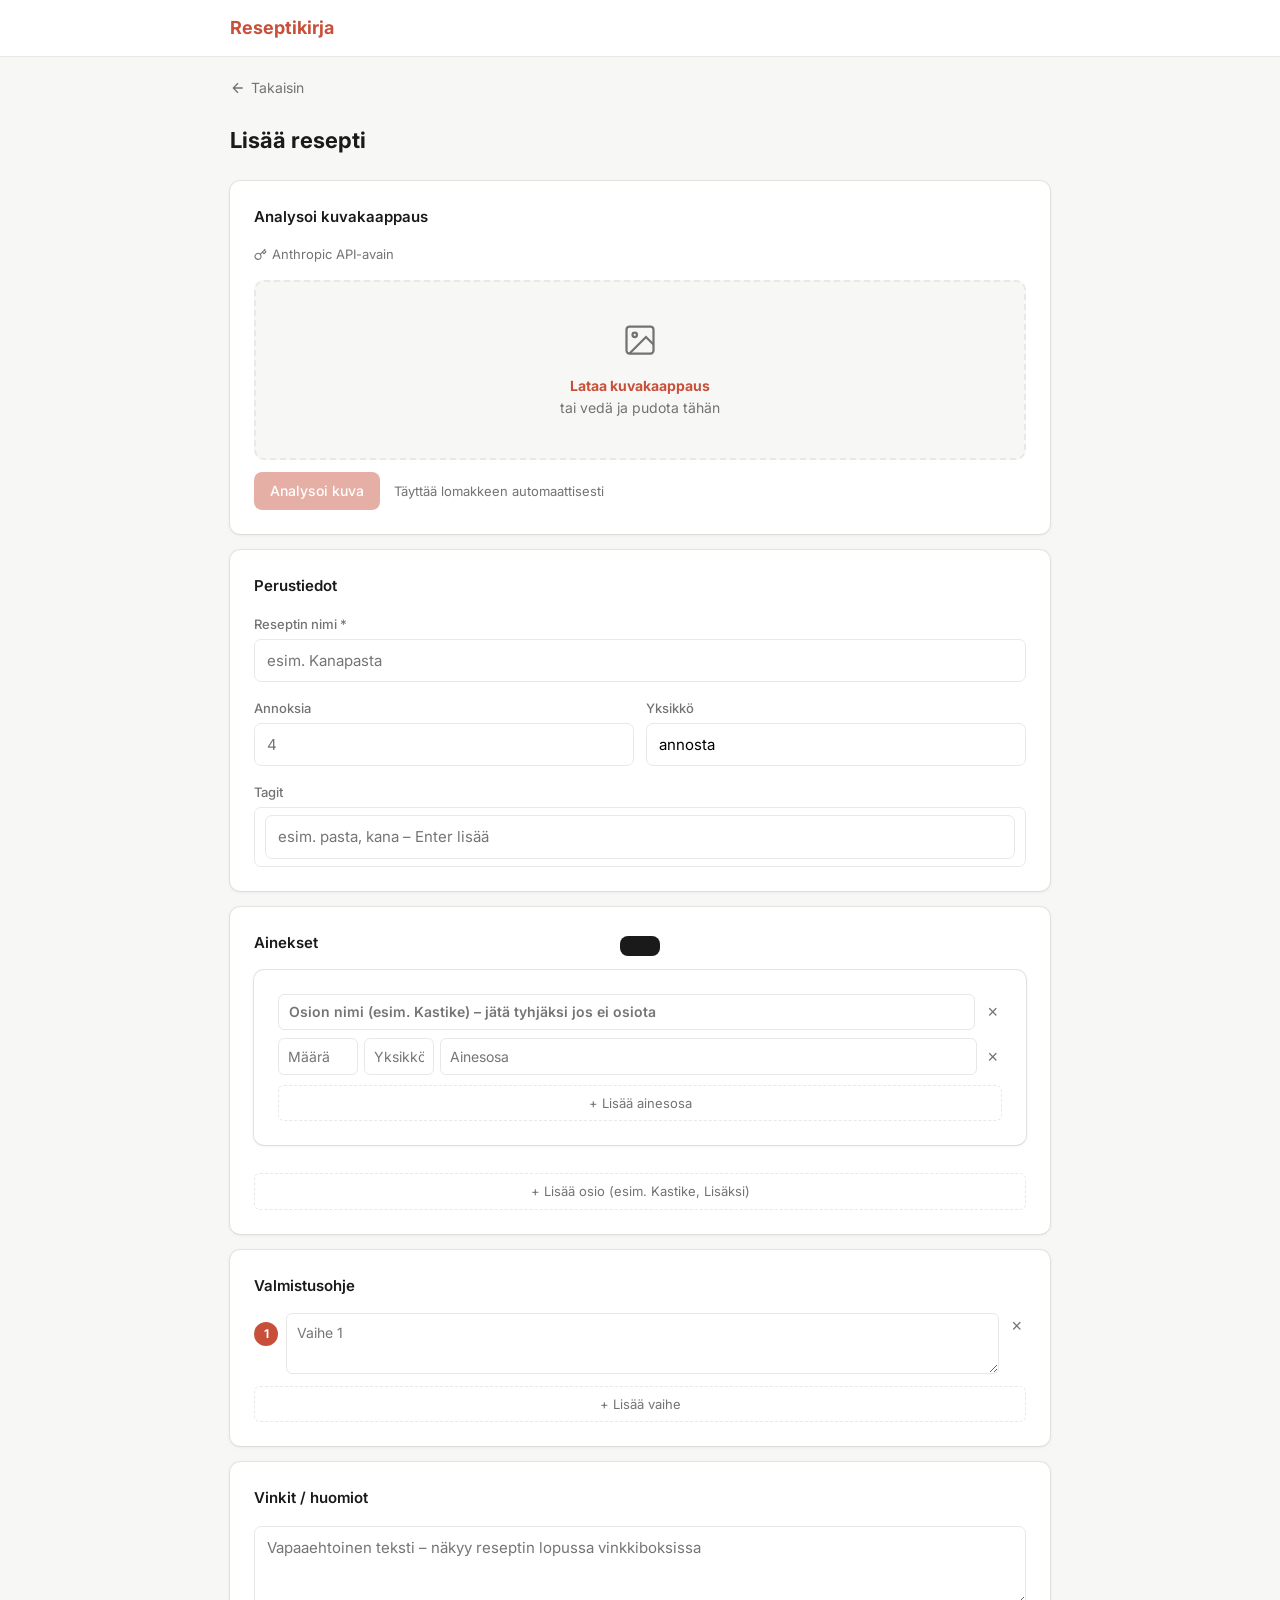
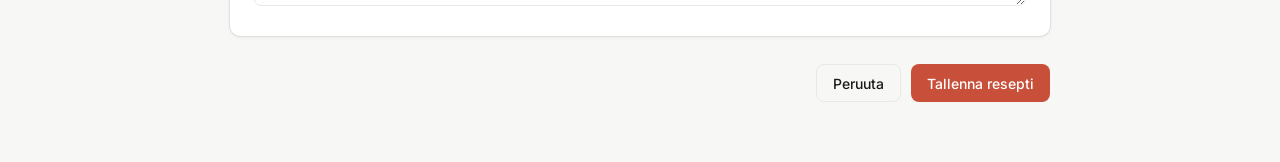
==== lisaa.html @ 5a84fb11 "Rakenna reseptikirja-sovellus (HTML/CSS/JS) Ominaisuudet: - Reseptiluettelo hakutoiminnolla (otsikko" ====
<!DOCTYPE html>
<html lang="fi">
<head>
  <meta charset="UTF-8">
  <meta name="viewport" content="width=device-width, initial-scale=1">
  <title>Lisää resepti – Reseptikirja</title>
  <link rel="stylesheet" href="css/style.css">
</head>
<body>

<header class="topbar">
  <div class="container topbar-inner">
    <span class="logo">Reseptikirja</span>
  </div>
</header>

<main class="container">
  <a href="index.html" class="back-link">
    <svg width="16" height="16" viewBox="0 0 24 24" fill="none" stroke="currentColor" stroke-width="2"><path d="M19 12H5M12 19l-7-7 7-7"/></svg>
    Takaisin
  </a>

  <h1 id="page-title" class="page-title">Lisää resepti</h1>

  <!-- ── Kuvakaappaus ── -->
  <div class="form-card">
    <h3>Analysoi kuvakaappaus</h3>

    <div class="api-key-section">
      <button class="api-key-toggle" id="api-key-toggle">
        <svg width="13" height="13" viewBox="0 0 24 24" fill="none" stroke="currentColor" stroke-width="2"><path d="M21 2l-2 2m-7.61 7.61a5.5 5.5 0 1 1-7.778 7.778 5.5 5.5 0 0 1 7.777-7.777zm0 0L15.5 7.5m0 0l3 3L22 7l-3-3m-3.5 3.5L19 4"/></svg>
        Anthropic API-avain
      </button>
      <div class="api-key-form" id="api-key-form">
        <div class="field" style="margin-top:8px">
          <input type="password" id="api-key-input" placeholder="sk-ant-…" autocomplete="off">
        </div>
        <p style="font-size:12px;color:var(--muted);margin-top:4px">Avain tallennetaan selaimen paikalliseen tallennustilaan.</p>
      </div>
    </div>

    <div class="upload-area" id="upload-area">
      <input type="file" id="file-input" accept="image/*">
      <div id="upload-hint">
        <svg width="36" height="36" viewBox="0 0 24 24" fill="none" stroke="currentColor" stroke-width="1.5">
          <rect x="3" y="3" width="18" height="18" rx="2"/><circle cx="8.5" cy="8.5" r="1.5"/><polyline points="21 15 16 10 5 21"/>
        </svg>
        <p><strong>Lataa kuvakaappaus</strong><br>tai vedä ja pudota tähän</p>
      </div>
      <img id="upload-preview" class="upload-preview" alt="Esikatselu">
    </div>

    <div style="margin-top:12px">
      <button id="btn-analyze" class="btn btn-primary" disabled>Analysoi kuva</button>
      <span style="font-size:13px;color:var(--muted);margin-left:10px">Täyttää lomakkeen automaattisesti</span>
    </div>
  </div>

  <!-- ── Perustiedot ── -->
  <div class="form-card">
    <h3>Perustiedot</h3>
    <div class="field">
      <label for="title">Reseptin nimi *</label>
      <input type="text" id="title" placeholder="esim. Kanapasta">
    </div>
    <div class="row">
      <div class="field">
        <label for="servings">Annoksia</label>
        <input type="number" id="servings" min="1" placeholder="4">
      </div>
      <div class="field">
        <label for="servings-unit">Yksikkö</label>
        <input type="text" id="servings-unit" placeholder="annosta" value="annosta">
      </div>
    </div>
    <div class="field">
      <label>Tagit</label>
      <div class="tags-input-wrap" id="tags-wrap">
        <input type="text" id="tags-input" placeholder="esim. pasta, kana – Enter lisää">
      </div>
    </div>
  </div>

  <!-- ── Ainekset ── -->
  <div class="form-card">
    <h3>Ainekset</h3>
    <div id="ing-sections"></div>
    <button id="add-section-btn" class="add-btn" style="margin-top:8px">+ Lisää osio (esim. Kastike, Lisäksi)</button>
  </div>

  <!-- ── Ohje ── -->
  <div class="form-card">
    <h3>Valmistusohje</h3>
    <div id="steps"></div>
    <button id="add-step-btn" class="add-btn" style="margin-top:4px">+ Lisää vaihe</button>
  </div>

  <!-- ── Vinkit ── -->
  <div class="form-card">
    <h3>Vinkit / huomiot</h3>
    <div class="field">
      <textarea id="notes" placeholder="Vapaaehtoinen teksti – näkyy reseptin lopussa vinkkiboksissa"></textarea>
    </div>
  </div>

  <div class="form-footer">
    <button id="btn-cancel" class="btn btn-ghost">Peruuta</button>
    <button id="btn-save" class="btn btn-primary">Tallenna resepti</button>
  </div>
</main>

<div id="toast" class="toast"></div>

<script src="js/db.js"></script>
<script src="js/lisaa.js"></script>
</body>
</html>
---- css/style.css ----
@import url('https://fonts.googleapis.com/css2?family=Inter:wght@400;500;600;700&display=swap');

*, *::before, *::after { box-sizing: border-box; margin: 0; padding: 0; }

:root {
  --accent: #c8503a;
  --accent-light: #fdf1ee;
  --text: #1a1a1a;
  --muted: #737373;
  --border: #e8e8e6;
  --surface: #ffffff;
  --bg: #f7f7f5;
  --radius: 10px;
  --shadow: 0 1px 4px rgba(0,0,0,.07), 0 0 0 1px var(--border);
}

body {
  font-family: 'Inter', sans-serif;
  background: var(--bg);
  color: var(--text);
  line-height: 1.55;
  min-height: 100vh;
}

a { color: inherit; text-decoration: none; }

/* ── Layout ── */
.container {
  max-width: 860px;
  margin: 0 auto;
  padding: 0 20px;
}

/* ── Top bar ── */
.topbar {
  background: var(--surface);
  border-bottom: 1px solid var(--border);
  position: sticky;
  top: 0;
  z-index: 10;
}
.topbar-inner {
  display: flex;
  align-items: center;
  gap: 16px;
  height: 56px;
}
.logo {
  font-size: 18px;
  font-weight: 700;
  color: var(--accent);
  white-space: nowrap;
}
.search-wrap {
  flex: 1;
  position: relative;
}
.search-wrap svg {
  position: absolute;
  left: 11px;
  top: 50%;
  transform: translateY(-50%);
  color: var(--muted);
  pointer-events: none;
}
#search {
  width: 100%;
  height: 38px;
  border: 1px solid var(--border);
  border-radius: 8px;
  padding: 0 12px 0 36px;
  font: inherit;
  font-size: 14px;
  background: var(--bg);
  outline: none;
  transition: border-color .15s;
}
#search:focus { border-color: var(--accent); background: var(--surface); }

/* ── Buttons ── */
.btn {
  display: inline-flex;
  align-items: center;
  gap: 6px;
  height: 38px;
  padding: 0 16px;
  border-radius: 8px;
  border: none;
  font: inherit;
  font-size: 14px;
  font-weight: 500;
  cursor: pointer;
  transition: opacity .15s, background .15s;
  white-space: nowrap;
}
.btn-primary { background: var(--accent); color: #fff; }
.btn-primary:hover { opacity: .88; }
.btn-ghost { background: transparent; color: var(--text); border: 1px solid var(--border); }
.btn-ghost:hover { background: var(--bg); }
.btn-danger { background: transparent; color: #c0392b; border: 1px solid #e8c5c2; }
.btn-danger:hover { background: #fdf1ee; }
.btn-sm { height: 30px; padding: 0 10px; font-size: 13px; }
.btn:disabled { opacity: .45; cursor: not-allowed; }

/* ── Recipe grid ── */
.section-header {
  display: flex;
  align-items: center;
  justify-content: space-between;
  padding: 24px 0 16px;
}
.section-header h1 { font-size: 20px; font-weight: 600; }
.count { font-size: 13px; color: var(--muted); }

.grid {
  display: grid;
  grid-template-columns: repeat(auto-fill, minmax(220px, 1fr));
  gap: 14px;
  padding-bottom: 80px;
}

.card {
  display: block;
  background: var(--surface);
  border-radius: var(--radius);
  box-shadow: var(--shadow);
  padding: 18px;
  transition: box-shadow .15s, transform .15s;
  cursor: pointer;
}
.card:hover {
  box-shadow: 0 4px 16px rgba(0,0,0,.1), 0 0 0 1px var(--border);
  transform: translateY(-1px);
}
.card-title {
  font-size: 16px;
  font-weight: 600;
  margin-bottom: 4px;
  line-height: 1.3;
}
.card-meta {
  font-size: 13px;
  color: var(--muted);
  margin-bottom: 10px;
}

/* ── Tags ── */
.tags { display: flex; flex-wrap: wrap; gap: 5px; }
.tag {
  font-size: 12px;
  font-weight: 500;
  padding: 2px 8px;
  border-radius: 20px;
  background: var(--accent-light);
  color: var(--accent);
}

/* ── Empty state ── */
.empty {
  text-align: center;
  padding: 80px 20px;
  color: var(--muted);
}
.empty svg { margin-bottom: 16px; opacity: .35; }
.empty h2 { font-size: 18px; font-weight: 600; color: var(--text); margin-bottom: 6px; }
.empty p { font-size: 14px; margin-bottom: 20px; }

/* ── Back link ── */
.back-link {
  display: inline-flex;
  align-items: center;
  gap: 5px;
  font-size: 14px;
  color: var(--muted);
  padding: 20px 0 0;
  transition: color .15s;
}
.back-link:hover { color: var(--text); }

/* ── Recipe view ── */
.recipe-header { padding: 20px 0 24px; border-bottom: 1px solid var(--border); margin-bottom: 28px; }
.recipe-title { font-size: 28px; font-weight: 700; line-height: 1.25; margin-bottom: 8px; }
.recipe-meta { display: flex; align-items: center; gap: 12px; flex-wrap: wrap; }
.servings-control {
  display: flex;
  align-items: center;
  gap: 8px;
  background: var(--bg);
  border: 1px solid var(--border);
  border-radius: 8px;
  padding: 5px 12px;
  font-size: 14px;
  font-weight: 500;
}
.servings-btn {
  width: 22px; height: 22px;
  border-radius: 50%;
  border: 1px solid var(--border);
  background: var(--surface);
  cursor: pointer;
  font-size: 16px;
  line-height: 1;
  display: flex; align-items: center; justify-content: center;
  color: var(--accent);
  transition: background .15s;
}
.servings-btn:hover { background: var(--accent-light); }
#servings-value { min-width: 20px; text-align: center; }

.recipe-actions { display: flex; gap: 8px; }

.recipe-body { display: grid; grid-template-columns: 300px 1fr; gap: 40px; padding-bottom: 60px; }
@media (max-width: 640px) { .recipe-body { grid-template-columns: 1fr; } }

.ingredients-col h2, .instructions-col h2 {
  font-size: 15px;
  font-weight: 600;
  text-transform: uppercase;
  letter-spacing: .04em;
  color: var(--muted);
  margin-bottom: 14px;
}
.section-name {
  font-size: 14px;
  font-weight: 600;
  margin: 16px 0 8px;
  color: var(--text);
}
.section-name:first-child { margin-top: 0; }

.ingredients-table { width: 100%; border-collapse: collapse; }
.ingredients-table td { padding: 5px 0; vertical-align: top; font-size: 15px; }
.ingredients-table td.amt { color: var(--muted); padding-right: 14px; white-space: nowrap; text-align: right; font-variant-numeric: tabular-nums; }

.instructions-list { padding-left: 0; list-style: none; counter-reset: step; }
.instructions-list li {
  counter-increment: step;
  display: flex;
  gap: 14px;
  padding: 10px 0;
  border-bottom: 1px solid var(--border);
  font-size: 15px;
  line-height: 1.6;
}
.instructions-list li:last-child { border-bottom: none; }
.instructions-list li::before {
  content: counter(step);
  min-width: 24px;
  height: 24px;
  border-radius: 50%;
  background: var(--accent);
  color: #fff;
  font-size: 12px;
  font-weight: 700;
  display: flex;
  align-items: center;
  justify-content: center;
  flex-shrink: 0;
  margin-top: 2px;
}

.notes-box {
  background: var(--accent-light);
  border-left: 3px solid var(--accent);
  border-radius: 0 var(--radius) var(--radius) 0;
  padding: 14px 16px;
  margin-top: 20px;
  font-size: 14px;
  line-height: 1.6;
}
.notes-box strong { display: block; margin-bottom: 4px; font-size: 13px; color: var(--accent); }

/* ── Add/Edit form ── */
.page-title { font-size: 22px; font-weight: 700; padding: 20px 0 24px; }

.form-card {
  background: var(--surface);
  border-radius: var(--radius);
  box-shadow: var(--shadow);
  padding: 24px;
  margin-bottom: 16px;
}
.form-card h3 { font-size: 15px; font-weight: 600; margin-bottom: 16px; }

.field { margin-bottom: 16px; }
.field:last-child { margin-bottom: 0; }
.field label {
  display: block;
  font-size: 13px;
  font-weight: 500;
  margin-bottom: 5px;
  color: var(--muted);
}
.field input[type=text],
.field input[type=number],
.field textarea,
.field select {
  width: 100%;
  border: 1px solid var(--border);
  border-radius: 7px;
  padding: 9px 12px;
  font: inherit;
  font-size: 15px;
  outline: none;
  transition: border-color .15s;
  background: var(--surface);
}
.field input:focus,
.field textarea:focus { border-color: var(--accent); }
.field textarea { resize: vertical; min-height: 80px; }

.row { display: flex; gap: 12px; }
.row .field { flex: 1; }

/* ── Upload area ── */
.upload-area {
  border: 2px dashed var(--border);
  border-radius: var(--radius);
  padding: 40px 20px;
  text-align: center;
  cursor: pointer;
  transition: border-color .15s, background .15s;
  background: var(--bg);
  position: relative;
}
.upload-area:hover, .upload-area.drag-over {
  border-color: var(--accent);
  background: var(--accent-light);
}
.upload-area input[type=file] {
  position: absolute; inset: 0; opacity: 0; cursor: pointer; width: 100%; height: 100%;
}
.upload-area svg { color: var(--muted); margin-bottom: 10px; }
.upload-area p { font-size: 14px; color: var(--muted); }
.upload-area strong { color: var(--accent); }
.upload-preview {
  max-width: 100%; max-height: 300px; border-radius: 8px; margin-top: 14px;
  display: none;
}

.api-key-section { margin-bottom: 16px; }
.api-key-toggle {
  background: none; border: none; cursor: pointer;
  font: inherit; font-size: 13px; color: var(--muted);
  display: flex; align-items: center; gap: 5px;
  padding: 0;
}
.api-key-toggle:hover { color: var(--text); }
.api-key-form { margin-top: 8px; display: none; }
.api-key-form.open { display: block; }

/* ── Ingredient section editor ── */
.ing-section { margin-bottom: 20px; }
.ing-section-header {
  display: flex;
  align-items: center;
  gap: 8px;
  margin-bottom: 8px;
}
.ing-section-header input {
  flex: 1;
  border: 1px solid var(--border);
  border-radius: 6px;
  padding: 6px 10px;
  font: inherit;
  font-size: 14px;
  font-weight: 600;
  outline: none;
}
.ing-section-header input:focus { border-color: var(--accent); }

.ing-row {
  display: grid;
  grid-template-columns: 80px 70px 1fr auto;
  gap: 6px;
  align-items: center;
  margin-bottom: 6px;
}
.ing-row input {
  border: 1px solid var(--border);
  border-radius: 6px;
  padding: 7px 9px;
  font: inherit;
  font-size: 14px;
  outline: none;
}
.ing-row input:focus { border-color: var(--accent); }

.remove-btn {
  background: none; border: none; cursor: pointer;
  color: var(--muted); font-size: 18px; line-height: 1;
  padding: 4px;
  border-radius: 4px;
  transition: color .15s, background .15s;
}
.remove-btn:hover { color: #c0392b; background: #fdf1ee; }

.add-btn {
  background: none; border: 1px dashed var(--border);
  border-radius: 6px;
  padding: 7px 12px;
  font: inherit;
  font-size: 13px;
  color: var(--muted);
  cursor: pointer;
  width: 100%;
  transition: border-color .15s, color .15s;
  margin-top: 4px;
}
.add-btn:hover { border-color: var(--accent); color: var(--accent); }

/* ── Instructions editor ── */
.step-row {
  display: flex;
  gap: 8px;
  align-items: flex-start;
  margin-bottom: 8px;
}
.step-num {
  min-width: 24px; height: 24px;
  background: var(--accent);
  color: #fff;
  border-radius: 50%;
  font-size: 12px;
  font-weight: 700;
  display: flex; align-items: center; justify-content: center;
  flex-shrink: 0;
  margin-top: 9px;
}
.step-row textarea {
  flex: 1;
  border: 1px solid var(--border);
  border-radius: 6px;
  padding: 8px 10px;
  font: inherit;
  font-size: 14px;
  resize: vertical;
  min-height: 60px;
  outline: none;
}
.step-row textarea:focus { border-color: var(--accent); }

/* ── Form footer ── */
.form-footer {
  display: flex;
  gap: 10px;
  justify-content: flex-end;
  padding: 12px 0 60px;
}

/* ── Toast ── */
.toast {
  position: fixed;
  bottom: 24px;
  left: 50%;
  transform: translateX(-50%) translateY(80px);
  background: #1a1a1a;
  color: #fff;
  padding: 10px 20px;
  border-radius: 8px;
  font-size: 14px;
  font-weight: 500;
  transition: transform .25s ease;
  z-index: 100;
  pointer-events: none;
}
.toast.show { transform: translateX(-50%) translateY(0); }

/* ── Spinner ── */
.spinner {
  width: 16px; height: 16px;
  border: 2px solid rgba(255,255,255,.4);
  border-top-color: #fff;
  border-radius: 50%;
  animation: spin .6s linear infinite;
  display: inline-block;
}
@keyframes spin { to { transform: rotate(360deg); } }

/* ── Tags input ── */
.tags-input-wrap {
  display: flex;
  flex-wrap: wrap;
  gap: 6px;
  border: 1px solid var(--border);
  border-radius: 7px;
  padding: 7px 10px;
  cursor: text;
  transition: border-color .15s;
  min-height: 42px;
  align-items: center;
}
.tags-input-wrap:focus-within { border-color: var(--accent); }
.tags-input-wrap .tag { cursor: default; }
.tags-input-wrap .tag button {
  background: none; border: none; cursor: pointer;
  color: var(--accent); margin-left: 3px; padding: 0; font-size: 12px;
}
.tags-input-wrap input {
  border: none; outline: none; font: inherit; font-size: 14px;
  background: transparent; min-width: 80px; flex: 1;
}
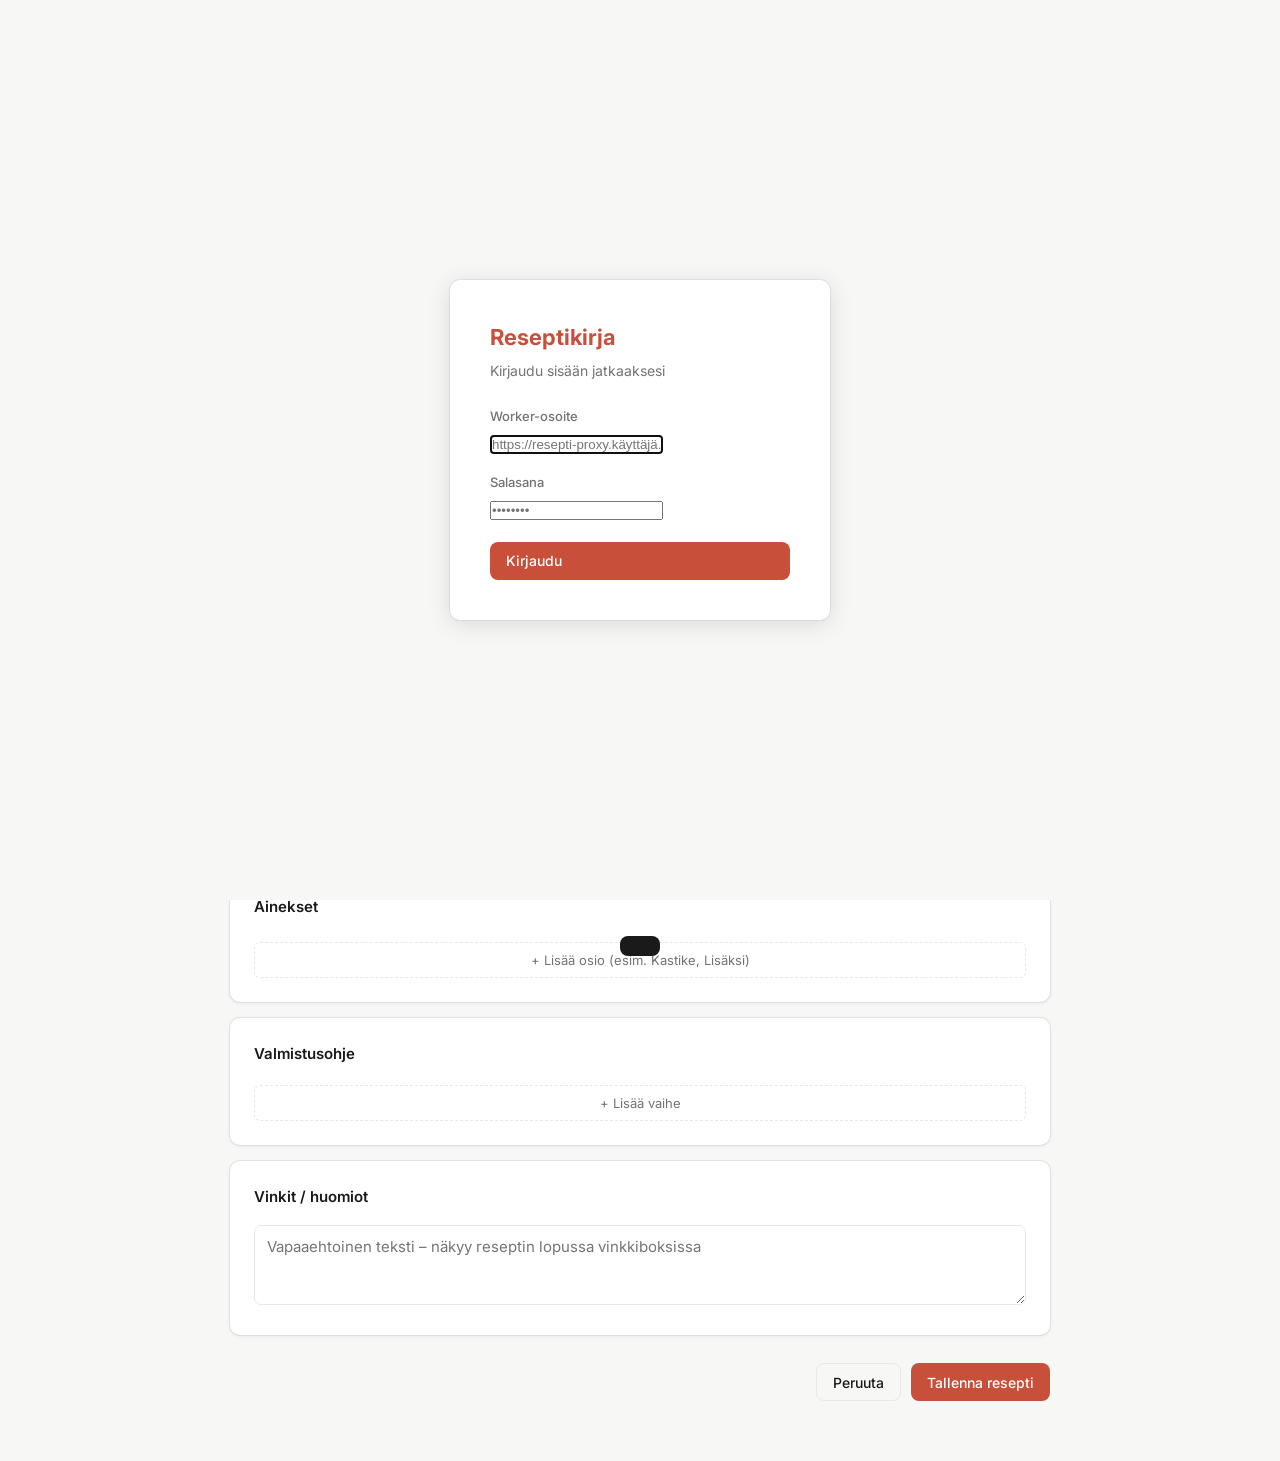
==== commit 69905eba: "Lisää Cloudflare Worker -proxy ja kirjautuminen - worker/index.js: proxy Anthropic-kutsuille, salasa" ====
--- a/lisaa.html
+++ b/lisaa.html
@@ -11,6 +11,7 @@
 <header class="topbar">
   <div class="container topbar-inner">
     <span class="logo">Reseptikirja</span>
+    <button id="btn-logout" class="btn-logout" style="margin-left:auto">Kirjaudu ulos</button>
   </div>
 </header>
 
@@ -26,20 +27,7 @@
   <div class="form-card">
     <h3>Analysoi kuvakaappaus</h3>
 
-    <div class="api-key-section">
-      <button class="api-key-toggle" id="api-key-toggle">
-        <svg width="13" height="13" viewBox="0 0 24 24" fill="none" stroke="currentColor" stroke-width="2"><path d="M21 2l-2 2m-7.61 7.61a5.5 5.5 0 1 1-7.778 7.778 5.5 5.5 0 0 1 7.777-7.777zm0 0L15.5 7.5m0 0l3 3L22 7l-3-3m-3.5 3.5L19 4"/></svg>
-        Anthropic API-avain
-      </button>
-      <div class="api-key-form" id="api-key-form">
-        <div class="field" style="margin-top:8px">
-          <input type="password" id="api-key-input" placeholder="sk-ant-…" autocomplete="off">
-        </div>
-        <p style="font-size:12px;color:var(--muted);margin-top:4px">Avain tallennetaan selaimen paikalliseen tallennustilaan.</p>
-      </div>
-    </div>
-
-    <div class="upload-area" id="upload-area">
+<div class="upload-area" id="upload-area">
       <input type="file" id="file-input" accept="image/*">
       <div id="upload-hint">
         <svg width="36" height="36" viewBox="0 0 24 24" fill="none" stroke="currentColor" stroke-width="1.5">
@@ -112,6 +100,7 @@
 <div id="toast" class="toast"></div>
 
 <script src="js/db.js"></script>
+<script src="js/auth.js"></script>
 <script src="js/lisaa.js"></script>
 </body>
 </html>
--- a/css/style.css
+++ b/css/style.css
@@ -500,3 +500,52 @@
   border: none; outline: none; font: inherit; font-size: 14px;
   background: transparent; min-width: 80px; flex: 1;
 }
+
+/* ── Login overlay ── */
+.login-overlay {
+  position: fixed;
+  inset: 0;
+  background: var(--bg);
+  display: flex;
+  align-items: center;
+  justify-content: center;
+  z-index: 1000;
+  padding: 20px;
+}
+.login-card {
+  background: var(--surface);
+  border-radius: var(--radius);
+  box-shadow: 0 4px 24px rgba(0,0,0,.12), 0 0 0 1px var(--border);
+  padding: 40px;
+  width: 100%;
+  max-width: 380px;
+}
+.login-logo {
+  font-size: 22px;
+  font-weight: 700;
+  color: var(--accent);
+  margin-bottom: 6px;
+}
+.login-sub {
+  font-size: 14px;
+  color: var(--muted);
+  margin-bottom: 24px;
+}
+.login-err {
+  font-size: 13px;
+  color: #c0392b;
+  margin-bottom: 8px;
+}
+
+/* ── Logout button ── */
+.btn-logout {
+  font-size: 13px;
+  color: var(--muted);
+  background: none;
+  border: none;
+  cursor: pointer;
+  font-family: inherit;
+  padding: 0 4px;
+  transition: color .15s;
+}
+.btn-logout:hover { color: var(--text); }
